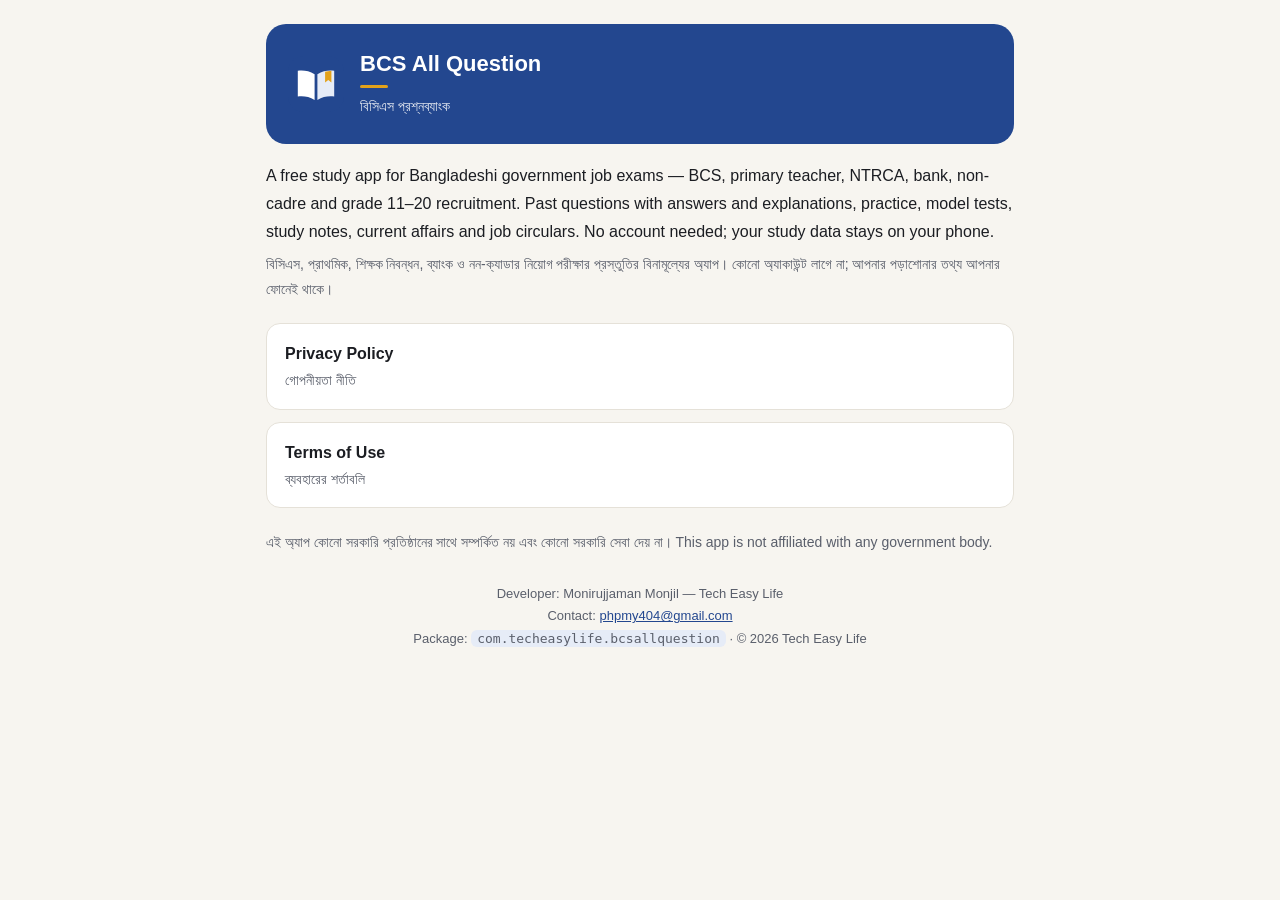
==== index.html @ c2f03627 "Privacy Policy and Terms of Use for BCS All Question" ====
<!DOCTYPE html>
<html lang="en">
<head>
<meta charset="UTF-8">
<meta name="viewport" content="width=device-width, initial-scale=1.0">
<title>BCS All Question — Policies</title>
<meta name="description" content="Official Privacy Policy and Terms of Use of the BCS All Question (বিসিএস প্রশ্নব্যাংক) Android app by Tech Easy Life.">
<link rel="icon" href="./mark.svg" type="image/svg+xml">
<link rel="stylesheet" href="./style.css">
</head>
<body>
<div class="wrap">
  <header class="hero">
    <img src="./mark.svg" alt="">
    <div>
      <h1>BCS All Question</h1>
      <span class="mark"></span>
      <div class="sub">বিসিএস প্রশ্নব্যাংক</div>
    </div>
  </header>

  <p style="margin-top:18px">
    A free study app for Bangladeshi government job exams — BCS, primary teacher, NTRCA, bank, non-cadre and grade 11–20
    recruitment. Past questions with answers and explanations, practice, model tests, study notes, current affairs and job
    circulars. No account needed; your study data stays on your phone.
  </p>
  <p class="bn">
    বিসিএস, প্রাথমিক, শিক্ষক নিবন্ধন, ব্যাংক ও নন-ক্যাডার নিয়োগ পরীক্ষার প্রস্তুতির বিনামূল্যের অ্যাপ। কোনো অ্যাকাউন্ট লাগে না;
    আপনার পড়াশোনার তথ্য আপনার ফোনেই থাকে।
  </p>

  <div class="links">
    <a href="./privacy-policy.html">Privacy Policy<span>গোপনীয়তা নীতি</span></a>
    <a href="./terms.html">Terms of Use<span>ব্যবহারের শর্তাবলি</span></a>
  </div>

  <p class="bn">
    এই অ্যাপ কোনো সরকারি প্রতিষ্ঠানের সাথে সম্পর্কিত নয় এবং কোনো সরকারি সেবা দেয় না।
    This app is not affiliated with any government body.
  </p>

  <footer>
    Developer: Monirujjaman Monjil — Tech Easy Life<br>
    Contact: <a href="mailto:phpmy404@gmail.com">phpmy404@gmail.com</a><br>
    Package: <code>com.techeasylife.bcsallquestion</code> · © 2026 Tech Easy Life
  </footer>
</div>
</body>
</html>
---- style.css ----
/* BCS All Question — policy pages. Ink blue on warm paper, the app's own colours. */
:root {
  --ink: #23478f;
  --ink-d: #18336a;
  --ink-soft: #e6ecf7;
  --marigold: #e3a21a;
  --bg: #f7f5f0;
  --card: #ffffff;
  --text: #1b1d22;
  --muted: #5a5f6b;
  --line: #e5e1d8;
}
@media (prefers-color-scheme: dark) {
  :root {
    --ink: #93b2ee;
    --ink-d: #6f92da;
    --ink-soft: #1d2a44;
    --marigold: #f0b84a;
    --bg: #121417;
    --card: #1a1d22;
    --text: #ecedef;
    --muted: #a7acb6;
    --line: #2c3038;
  }
}
* { box-sizing: border-box; }
html { -webkit-text-size-adjust: 100%; }
body {
  margin: 0;
  background: var(--bg);
  color: var(--text);
  font-family: -apple-system, "Segoe UI", Roboto, "Noto Sans Bengali", "Hind Siliguri", sans-serif;
  line-height: 1.75;
}
.wrap { max-width: 780px; margin: 0 auto; padding: 24px 16px 64px; }
a { color: var(--ink); }
header.hero {
  background: #23478f;
  color: #fff;
  border-radius: 20px;
  padding: 26px 22px;
  display: flex;
  gap: 16px;
  align-items: center;
}
header.hero img { width: 56px; height: 56px; flex: none; }
header.hero h1 { margin: 0; font-size: 22px; line-height: 1.3; }
header.hero .sub { opacity: .88; font-size: 14px; }
.mark { display: block; width: 28px; height: 3px; background: #e3a21a; border-radius: 2px; margin: 6px 0; }
nav.top { display: flex; flex-wrap: wrap; gap: 8px; margin: 16px 0 6px; }
nav.top a {
  text-decoration: none;
  font-size: 14px;
  padding: 6px 12px;
  border-radius: 999px;
  background: var(--card);
  border: 1px solid var(--line);
}
nav.top a[aria-current="page"] { background: var(--ink-soft); border-color: transparent; font-weight: 600; }
.meta { color: var(--muted); font-size: 13px; margin: 10px 2px 18px; }
.summary {
  background: var(--card);
  border: 1px solid var(--line);
  border-left: 4px solid var(--marigold);
  border-radius: 14px;
  padding: 14px 18px;
  margin-bottom: 18px;
}
.summary h2 { margin: 0 0 6px; font-size: 16px; }
section {
  background: var(--card);
  border: 1px solid var(--line);
  border-radius: 14px;
  padding: 16px 20px;
  margin-bottom: 12px;
}
section h2 { margin: 0 0 8px; font-size: 17px; color: var(--ink); }
section h3 { margin: 14px 0 4px; font-size: 15px; }
p { margin: 6px 0; }
ul { margin: 6px 0; padding-left: 20px; }
li { margin: 5px 0; }
.bn { color: var(--muted); font-size: 14px; }
.tw { overflow-x: auto; -webkit-overflow-scrolling: touch; }
table { border-collapse: collapse; width: 100%; min-width: 560px; font-size: 14px; }
th, td { text-align: left; vertical-align: top; padding: 9px 10px; border-bottom: 1px solid var(--line); }
th { color: var(--ink); white-space: nowrap; }
code { background: var(--ink-soft); padding: 1px 6px; border-radius: 6px; font-size: 13px; }
.contact { background: var(--ink-soft); border-radius: 14px; padding: 16px 20px; margin-top: 18px; }
.links { display: grid; gap: 12px; margin: 22px 0; }
.links a {
  display: block;
  text-decoration: none;
  background: var(--card);
  border: 1px solid var(--line);
  border-radius: 14px;
  padding: 16px 18px;
  color: var(--text);
  font-weight: 600;
}
.links a span { display: block; color: var(--muted); font-weight: 400; font-size: 14px; }
footer { text-align: center; color: var(--muted); font-size: 13px; margin-top: 28px; }
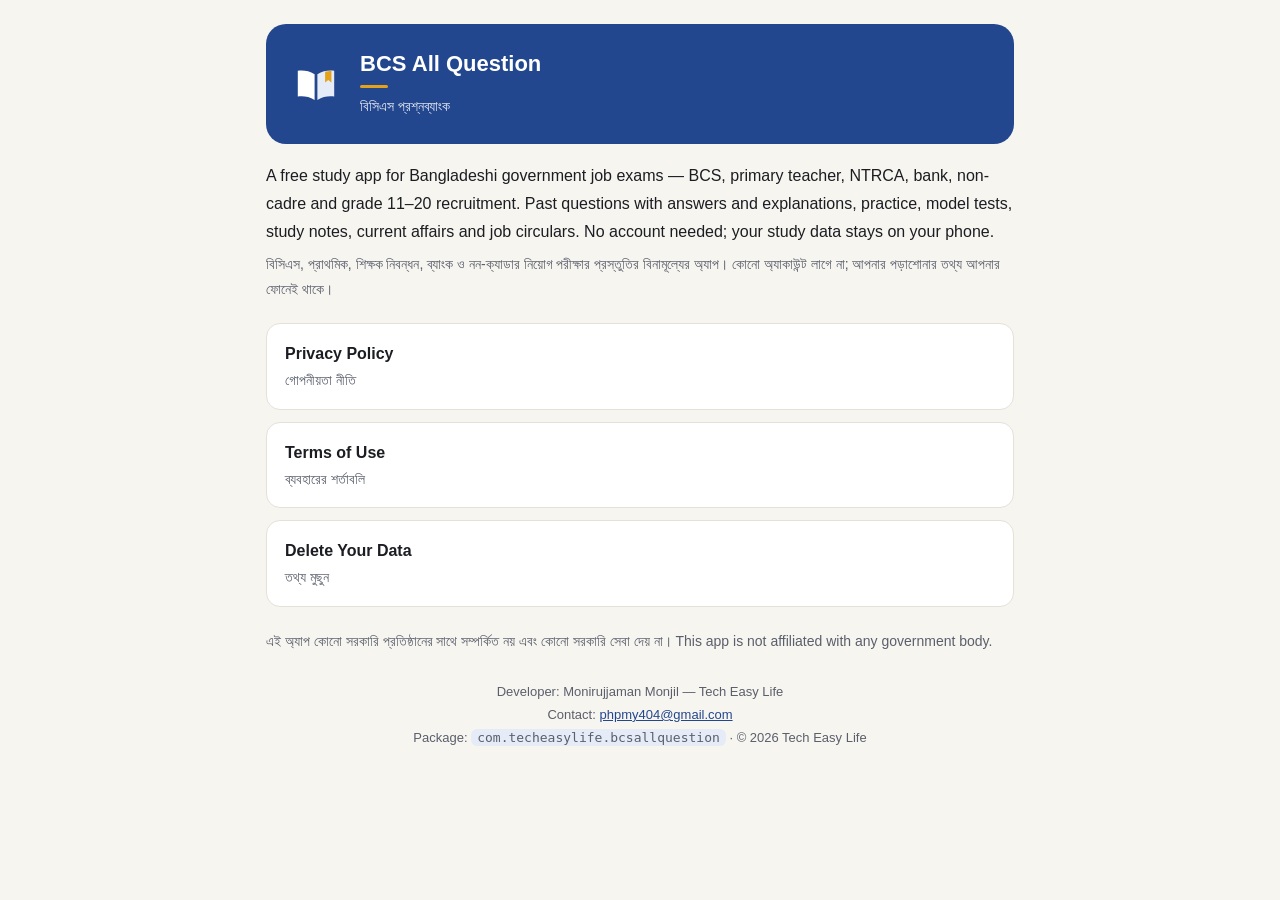
==== commit e92e647f: "Add data deletion page for Google Play Data safety Co-Authored-By: Claude Opus 5.5 <noreply@anthropi" ====
--- a/index.html
+++ b/index.html
@@ -32,6 +32,7 @@
   <div class="links">
     <a href="./privacy-policy.html">Privacy Policy<span>গোপনীয়তা নীতি</span></a>
     <a href="./terms.html">Terms of Use<span>ব্যবহারের শর্তাবলি</span></a>
+    <a href="./delete-data.html">Delete Your Data<span>তথ্য মুছুন</span></a>
   </div>
 
   <p class="bn">
